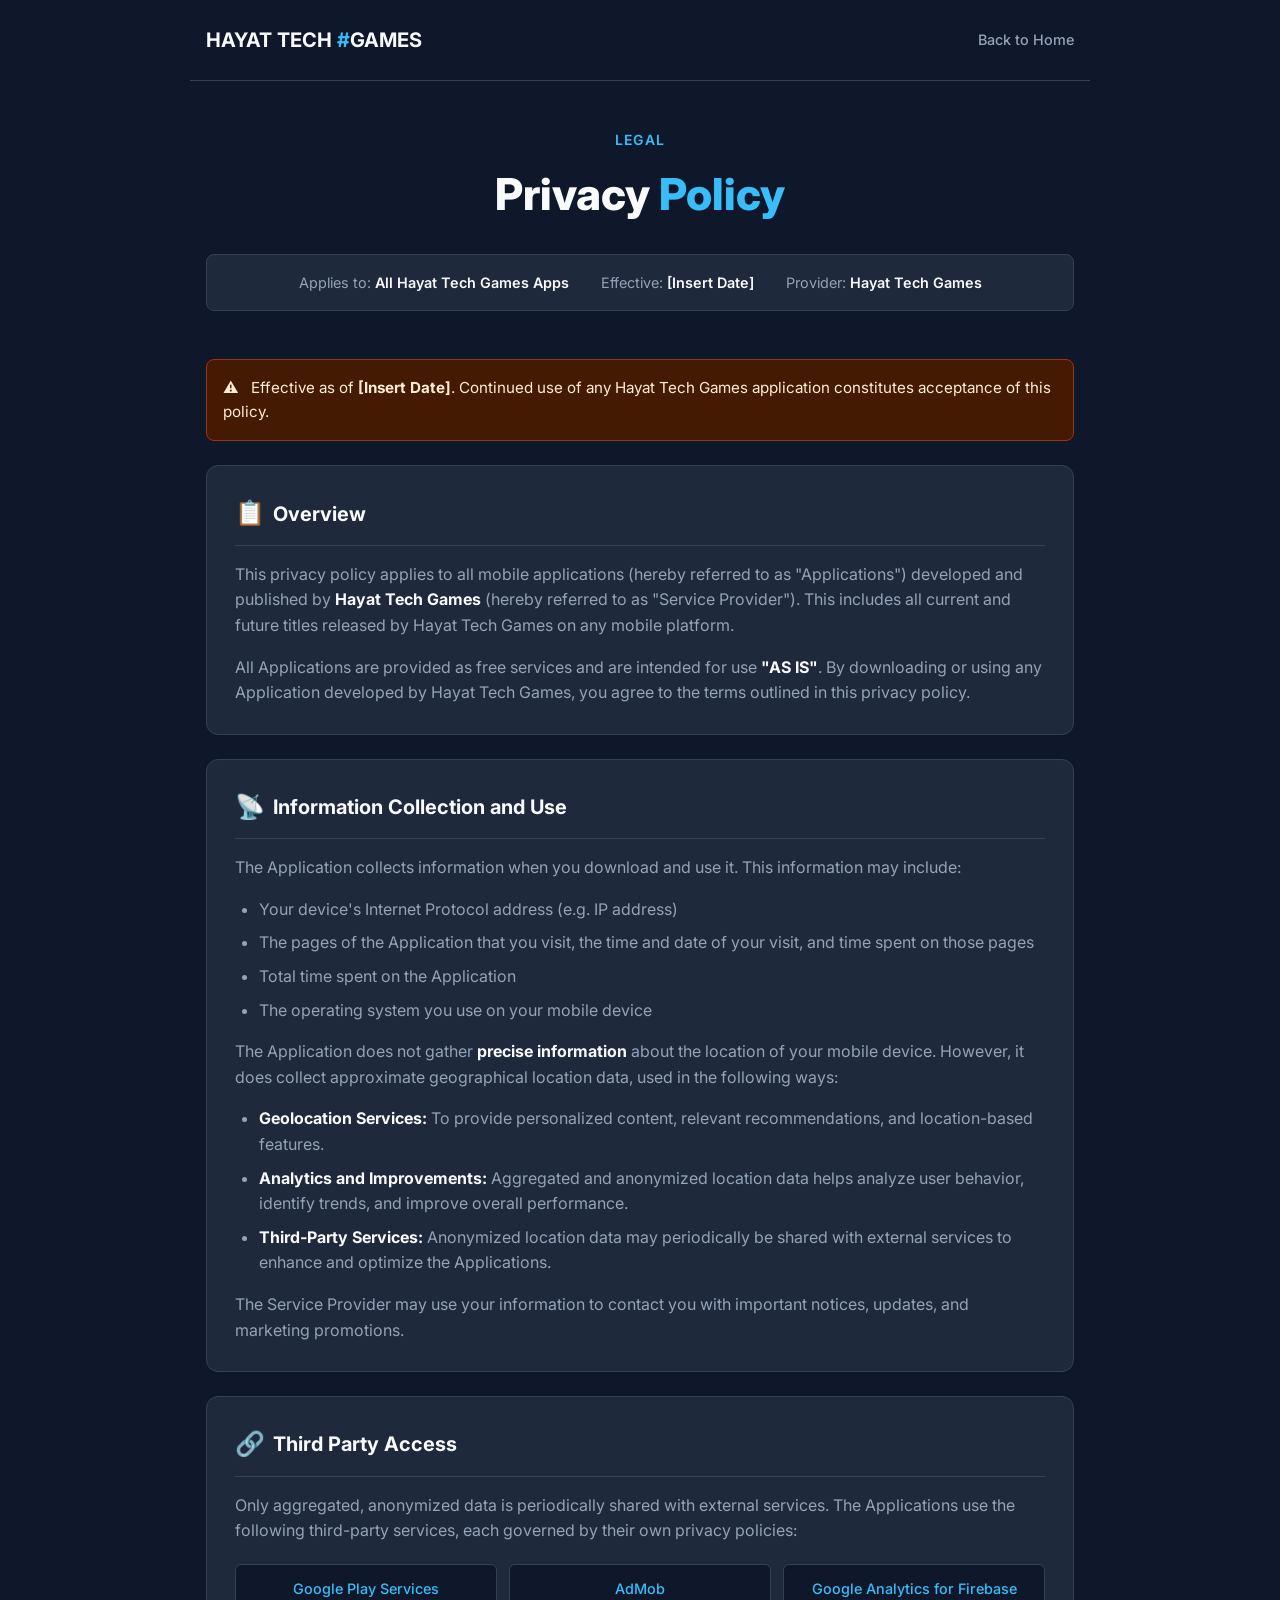
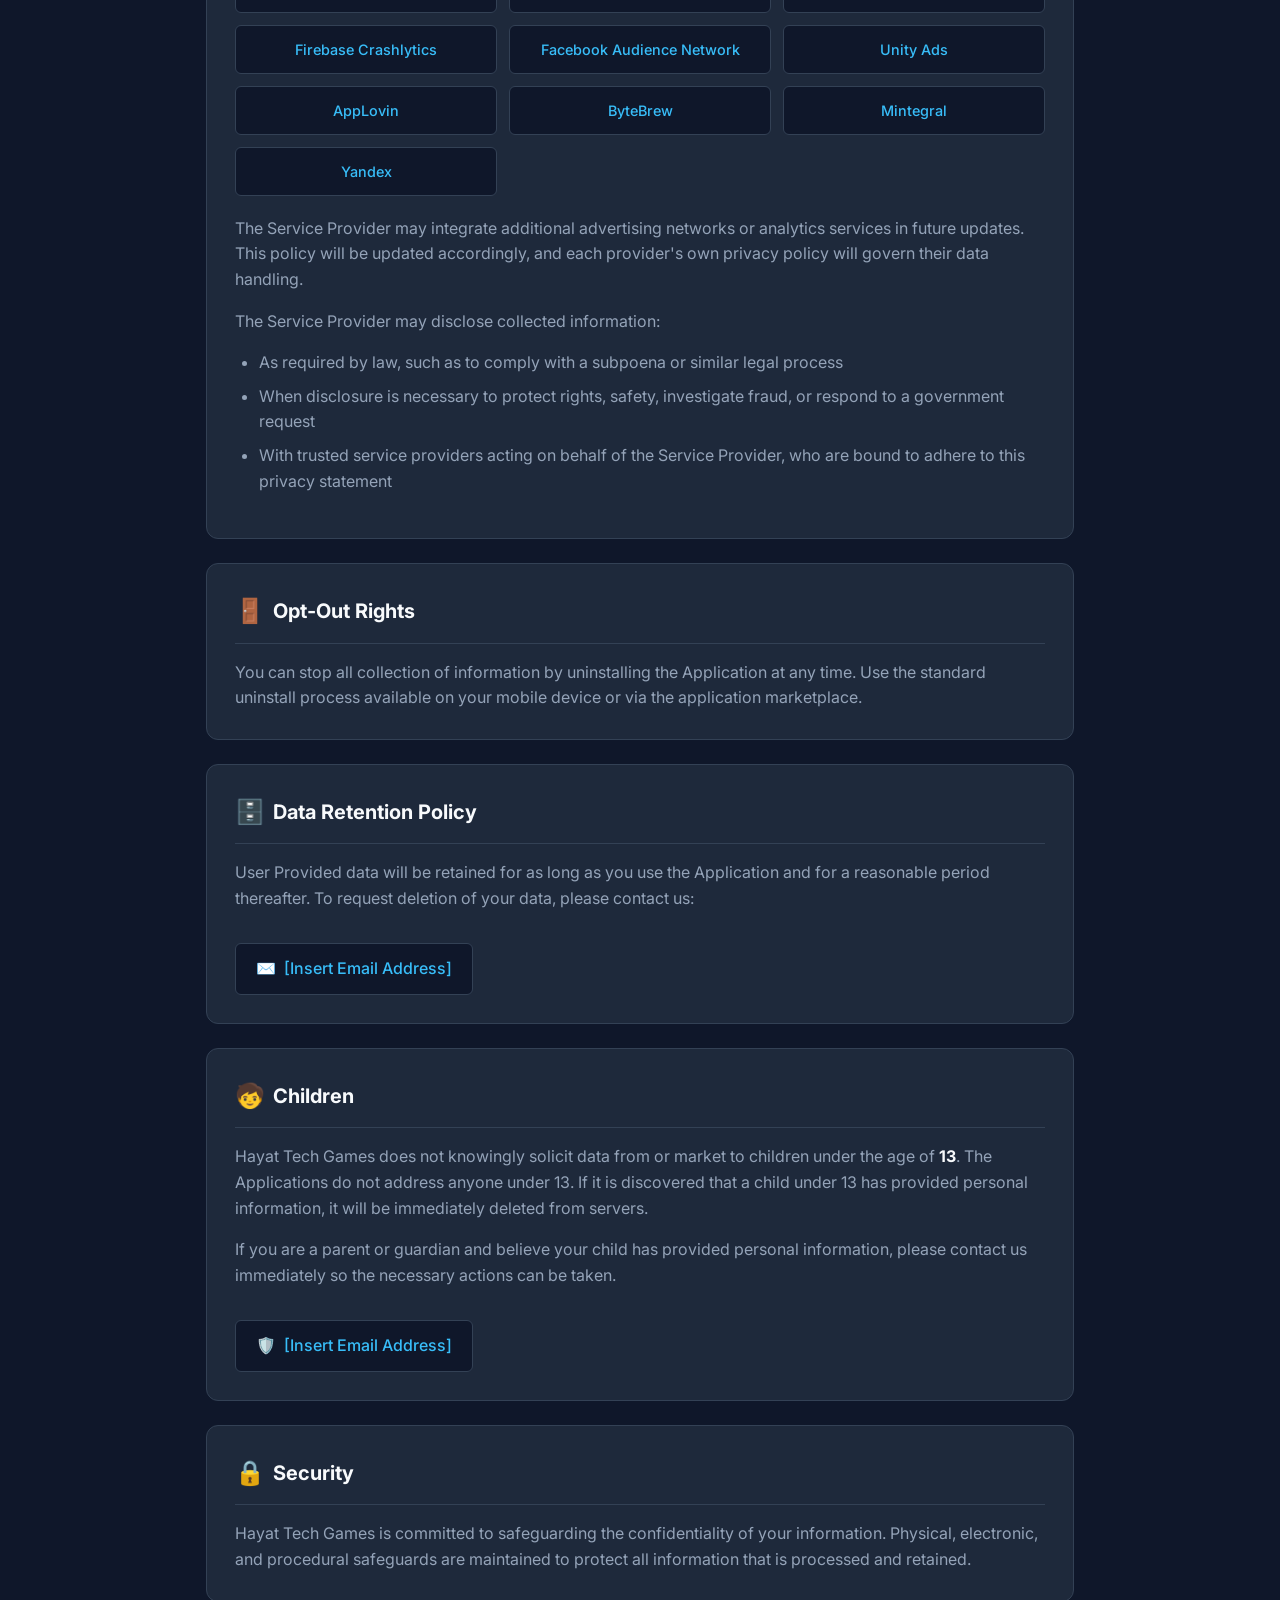
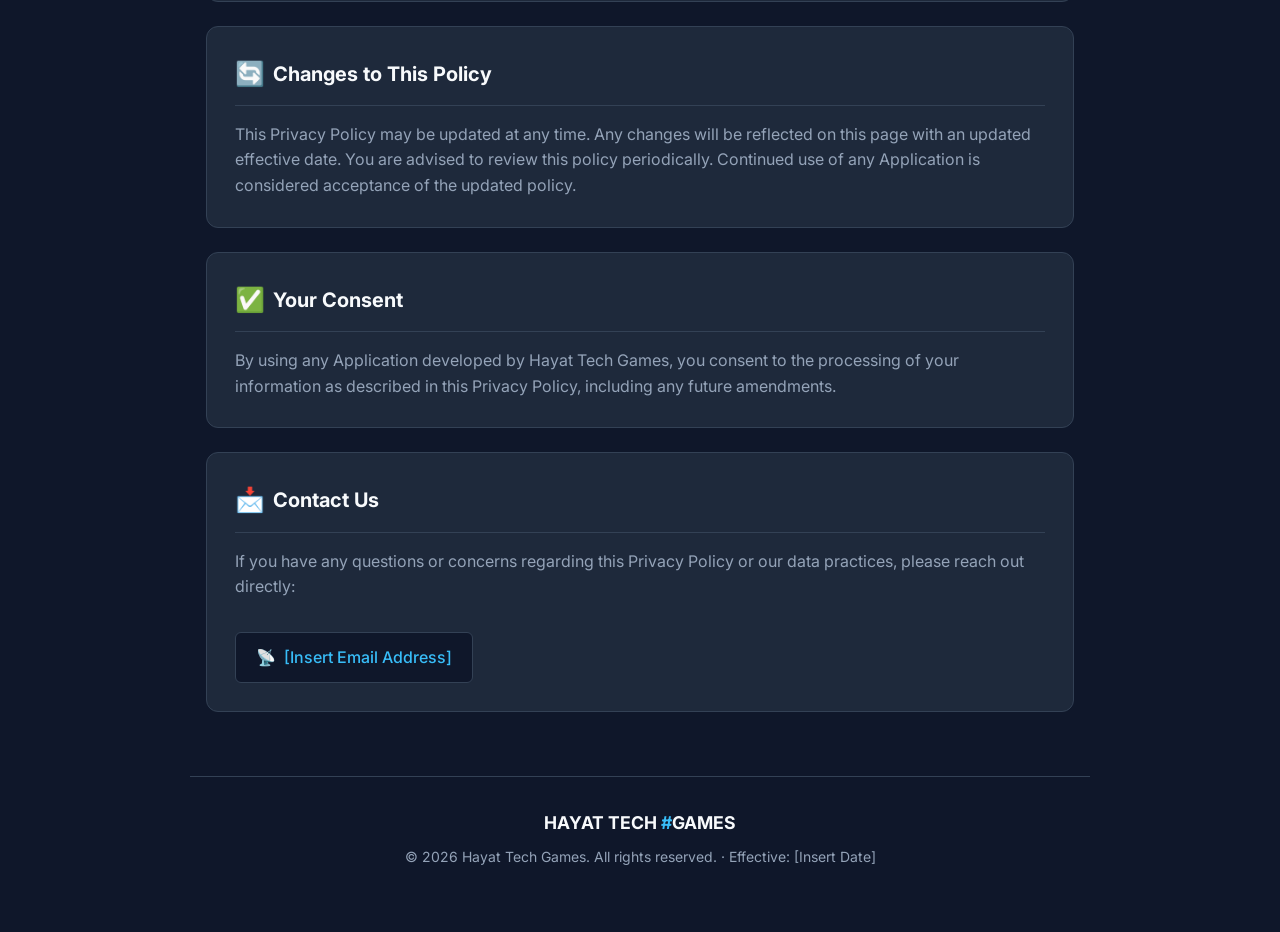
==== privacy-policy.html @ 9bfa3708 "Add files via upload" ====
<!DOCTYPE html>
<html lang="en">
<head>
  <meta charset="UTF-8">
  <meta name="viewport" content="width=device-width, initial-scale=1.0">
  <title>Privacy Policy - Hayat Tech Games</title>
  <link href="https://fonts.googleapis.com" rel="preconnect">
  <link href="https://fonts.gstatic.com" rel="preconnect" crossorigin>
  <link href="https://fonts.googleapis.com/css2?family=Inter:wght@400;500;600;700&display=swap" rel="stylesheet">
  <style>
    :root {
      --bg-color: #0f172a;
      --card-bg: #1e293b;
      --text-primary: #f8fafc;
      --text-secondary: #94a3b8;
      --accent-color: #38bdf8;
      --accent-hover: #0284c7;
      --border-color: #334155;
      --warning-bg: #451a03;
      --warning-border: #9a3412;
      --warning-text: #ffedd5;
    }

    * {
      box-sizing: border-box;
      margin: 0;
      padding: 0;
    }

    body {
      font-family: 'Inter', -apple-system, BlinkMacSystemFont, 'Segoe UI', Roboto, sans-serif;
      background-color: var(--bg-color);
      color: var(--text-primary);
      line-height: 1.6;
      padding-bottom: 4rem;
    }

    nav {
      max-width: 900px;
      margin: 0 auto;
      padding: 1.5rem 1rem;
      display: flex;
      justify-content: space-between;
      align-items: center;
      border-bottom: 1px solid var(--border-color);
    }

    nav a {
      color: var(--text-primary);
      text-decoration: none;
      font-weight: 700;
      font-size: 1.25rem;
    }

    nav a span {
      color: var(--accent-color);
    }

    nav a:last-child {
      font-size: 0.9rem;
      font-weight: 500;
      color: var(--text-secondary);
      transition: color 0.2s;
    }

    nav a:last-child:hover {
      color: var(--accent-color);
    }

    header {
      max-width: 900px;
      margin: 3rem auto;
      padding: 0 1rem;
      text-align: center;
    }

    header .sub-title {
      color: var(--accent-color);
      text-transform: uppercase;
      letter-spacing: 0.1em;
      font-size: 0.875rem;
      font-weight: 600;
      margin-bottom: 0.5rem;
    }

    header h1 {
      font-size: 2.75rem;
      font-weight: 800;
      margin-bottom: 1.5rem;
    }

    header h1 em {
      font-style: normal;
      color: var(--accent-color);
    }

    header .meta-grid {
      display: flex;
      justify-content: center;
      gap: 2rem;
      flex-wrap: wrap;
      background: var(--card-bg);
      padding: 1rem;
      border-radius: 8px;
      border: 1px solid var(--border-color);
      font-size: 0.9rem;
      color: var(--text-secondary);
    }

    header .meta-grid span {
      color: var(--text-primary);
      font-weight: 600;
    }

    main {
      max-width: 900px;
      margin: 0 auto;
      padding: 0 1rem;
      display: flex;
      flex-direction: column;
      gap: 1.5rem;
    }

    .alert-banner {
      background-color: var(--warning-bg);
      border: 1px solid var(--warning-border);
      color: var(--warning-text);
      padding: 1rem;
      border-radius: 8px;
      font-size: 0.95rem;
    }

    .alert-banner span {
      font-weight: 700;
    }

    .card {
      background-color: var(--card-bg);
      border: 1px solid var(--border-color);
      border-radius: 12px;
      padding: 1.75rem;
    }

    .card h2 {
      font-size: 1.25rem;
      margin-bottom: 1rem;
      display: flex;
      align-items: center;
      gap: 0.5rem;
      color: var(--text-primary);
      border-bottom: 1px solid var(--border-color);
      padding-bottom: 0.75rem;
    }

    .card h2 span {
      font-size: 1.5rem;
    }

    .card p {
      color: var(--text-secondary);
      margin-bottom: 1rem;
    }

    .card p:last-child {
      margin-bottom: 0;
    }

    .card strong {
      color: var(--text-primary);
    }

    .card ul {
      margin: 1rem 0 1rem 1.5rem;
      color: var(--text-secondary);
    }

    .card ul li {
      margin-bottom: 0.5rem;
    }

    .link-grid {
      display: grid;
      grid-template-columns: repeat(auto-fill, minmax(200px, 1fr));
      gap: 0.75rem;
      margin: 1.25rem 0;
    }

    .link-grid a {
      background: var(--bg-color);
      color: var(--accent-color);
      padding: 0.75rem 1rem;
      border-radius: 6px;
      text-decoration: none;
      font-size: 0.9rem;
      font-weight: 500;
      border: 1px solid var(--border-color);
      transition: all 0.2s;
      display: block;
      text-align: center;
    }

    .link-grid a:hover {
      border-color: var(--accent-color);
      background: rgba(56, 189, 248, 0.05);
    }

    .contact-box {
      margin-top: 1rem;
      display: inline-flex;
      align-items: center;
      gap: 0.5rem;
      background: var(--bg-color);
      padding: 0.75rem 1.25rem;
      border-radius: 6px;
      border: 1px solid var(--border-color);
    }

    .contact-box a {
      color: var(--accent-color);
      text-decoration: none;
      font-weight: 500;
    }

    .contact-box a:hover {
      text-decoration: underline;
    }

    footer {
      max-width: 900px;
      margin: 4rem auto 0;
      padding: 2rem 1rem 0;
      border-top: 1px solid var(--border-color);
      text-align: center;
      color: var(--text-secondary);
      font-size: 0.875rem;
    }

    footer div:first-child {
      font-weight: 700;
      font-size: 1.1rem;
      color: var(--text-primary);
      margin-bottom: 0.5rem;
    }

    footer div:first-child span {
      color: var(--accent-color);
    }

    @media (max-width: 600px) {
      header h1 {
        font-size: 2rem;
      }
      header .meta-grid {
        flex-direction: column;
        gap: 0.75rem;
      }
    }
  </style>
</head>
<body>

  <nav>
    <a href="index.html">HAYAT TECH <span>#</span>GAMES</a>
    <a href="index.html">Back to Home</a>
  </nav>

  <header>
    <div class="sub-title">Legal</div>
    <h1>Privacy <em>Policy</em></h1>
    <div class="meta-grid">
      <div>Applies to: <span>All Hayat Tech Games Apps</span></div>
      <div>Effective: <span>[Insert Date]</span></div>
      <div>Provider: <span>Hayat Tech Games</span></div>
    </div>
  </header>

  <main>
    <div class="alert-banner">
      ⚠ &nbsp; Effective as of <span>[Insert Date]</span>. Continued use of any Hayat Tech Games application constitutes acceptance of this policy.
    </div>

    <div class="card">
      <h2><span>📋</span> Overview</h2>
      <div>
        <p>This privacy policy applies to all mobile applications (hereby referred to as &quot;Applications&quot;) developed and published by <strong>Hayat Tech Games</strong> (hereby referred to as &quot;Service Provider&quot;). This includes all current and future titles released by Hayat Tech Games on any mobile platform.</p>
        <p>All Applications are provided as free services and are intended for use <strong>&quot;AS IS&quot;</strong>. By downloading or using any Application developed by Hayat Tech Games, you agree to the terms outlined in this privacy policy.</p>
      </div>
    </div>

    <div class="card">
      <h2><span>📡</span> Information Collection and Use</h2>
      <div>
        <p>The Application collects information when you download and use it. This information may include:</p>
        <ul>
          <li>Your device&#39;s Internet Protocol address (e.g. IP address)</li>
          <li>The pages of the Application that you visit, the time and date of your visit, and time spent on those pages</li>
          <li>Total time spent on the Application</li>
          <li>The operating system you use on your mobile device</li>
        </ul>
        <p>The Application does not gather <strong>precise information</strong> about the location of your mobile device. However, it does collect approximate geographical location data, used in the following ways:</p>
        <ul>
          <li><strong>Geolocation Services:</strong> To provide personalized content, relevant recommendations, and location-based features.</li>
          <li><strong>Analytics and Improvements:</strong> Aggregated and anonymized location data helps analyze user behavior, identify trends, and improve overall performance.</li>
          <li><strong>Third-Party Services:</strong> Anonymized location data may periodically be shared with external services to enhance and optimize the Applications.</li>
        </ul>
        <p>The Service Provider may use your information to contact you with important notices, updates, and marketing promotions.</p>
      </div>
    </div>

    <div class="card">
      <h2><span>🔗</span> Third Party Access</h2>
      <div>
        <p>Only aggregated, anonymized data is periodically shared with external services. The Applications use the following third-party services, each governed by their own privacy policies:</p>
        <div class="link-grid">
          <a href="https://policies.google.com/privacy" target="_blank" rel="noopener noreferrer">Google Play Services</a>
          <a href="https://support.google.com/admob/answer/6128543" target="_blank" rel="noopener noreferrer">AdMob</a>
          <a href="https://firebase.google.com/support/privacy" target="_blank" rel="noopener noreferrer">Google Analytics for Firebase</a>
          <a href="https://firebase.google.com/support/privacy" target="_blank" rel="noopener noreferrer">Firebase Crashlytics</a>
          <a href="https://www.facebook.com/about/privacy" target="_blank" rel="noopener noreferrer">Facebook Audience Network</a>
          <a href="https://unity.com/legal/privacy-policy" target="_blank" rel="noopener noreferrer">Unity Ads</a>
          <a href="https://www.applovin.com/privacy/" target="_blank" rel="noopener noreferrer">AppLovin</a>
          <a href="https://bytebrew.io/privacy-policy" target="_blank" rel="noopener noreferrer">ByteBrew</a>
          <a href="https://www.mintegral.com/en/privacy" target="_blank" rel="noopener noreferrer">Mintegral</a>
          <a href="https://yandex.com/legal/confidential/" target="_blank" rel="noopener noreferrer">Yandex</a>
        </div>
        <p>The Service Provider may integrate additional advertising networks or analytics services in future updates. This policy will be updated accordingly, and each provider&#39;s own privacy policy will govern their data handling.</p>
        <p>The Service Provider may disclose collected information:</p>
        <ul>
          <li>As required by law, such as to comply with a subpoena or similar legal process</li>
          <li>When disclosure is necessary to protect rights, safety, investigate fraud, or respond to a government request</li>
          <li>With trusted service providers acting on behalf of the Service Provider, who are bound to adhere to this privacy statement</li>
        </ul>
      </div>
    </div>

    <div class="card">
      <h2><span>🚪</span> Opt-Out Rights</h2>
      <div>
        <p>You can stop all collection of information by uninstalling the Application at any time. Use the standard uninstall process available on your mobile device or via the application marketplace.</p>
      </div>
    </div>

    <div class="card">
      <h2><span>🗄️</span> Data Retention Policy</h2>
      <div>
        <p>User Provided data will be retained for as long as you use the Application and for a reasonable period thereafter. To request deletion of your data, please contact us:</p>
        <div class="contact-box">
          <span>✉️</span>
          <a href="mailto:[Insert Email Address]">[Insert Email Address]</a>
        </div>
      </div>
    </div>

    <div class="card">
      <h2><span>🧒</span> Children</h2>
      <div>
        <p>Hayat Tech Games does not knowingly solicit data from or market to children under the age of <strong>13</strong>. The Applications do not address anyone under 13. If it is discovered that a child under 13 has provided personal information, it will be immediately deleted from servers.</p>
        <p>If you are a parent or guardian and believe your child has provided personal information, please contact us immediately so the necessary actions can be taken.</p>
        <div class="contact-box">
          <span>🛡️</span>
          <a href="mailto:[Insert Email Address]">[Insert Email Address]</a>
        </div>
      </div>
    </div>

    <div class="card">
      <h2><span>🔒</span> Security</h2>
      <div>
        <p>Hayat Tech Games is committed to safeguarding the confidentiality of your information. Physical, electronic, and procedural safeguards are maintained to protect all information that is processed and retained.</p>
      </div>
    </div>

    <div class="card">
      <h2><span>🔄</span> Changes to This Policy</h2>
      <div>
        <p>This Privacy Policy may be updated at any time. Any changes will be reflected on this page with an updated effective date. You are advised to review this policy periodically. Continued use of any Application is considered acceptance of the updated policy.</p>
      </div>
    </div>

    <div class="card">
      <h2><span>✅</span> Your Consent</h2>
      <div>
        <p>By using any Application developed by Hayat Tech Games, you consent to the processing of your information as described in this Privacy Policy, including any future amendments.</p>
      </div>
    </div>

    <div class="card">
      <h2><span>📩</span> Contact Us</h2>
      <div>
        <p>If you have any questions or concerns regarding this Privacy Policy or our data practices, please reach out directly:</p>
        <div class="contact-box">
          <span>📡</span>
          <a href="mailto:[Insert Email Address]">[Insert Email Address]</a>
        </div>
      </div>
    </div>
  </main>

  <footer>
    <div>HAYAT TECH <span>#</span>GAMES</div>
    <div>© 2026 Hayat Tech Games. All rights reserved. · Effective: [Insert Date]</div>
  </footer>

</body>
</html>
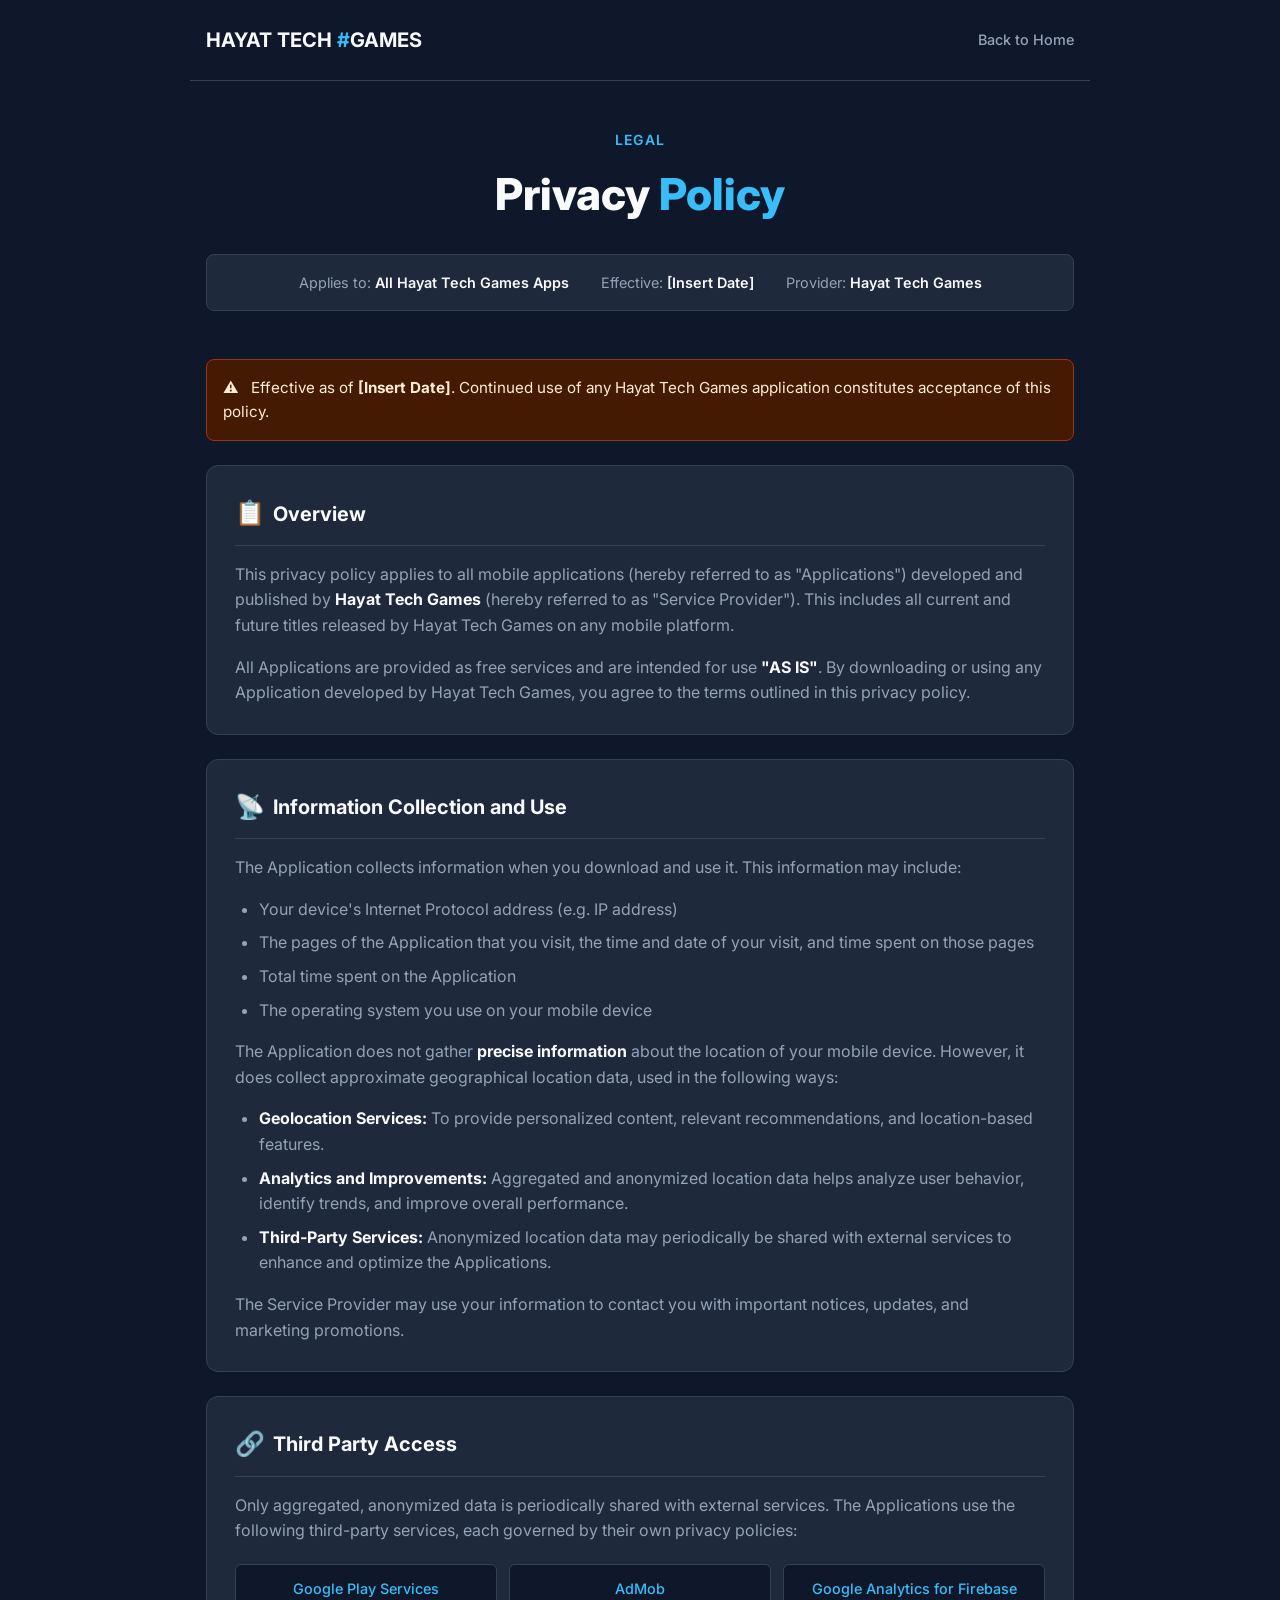
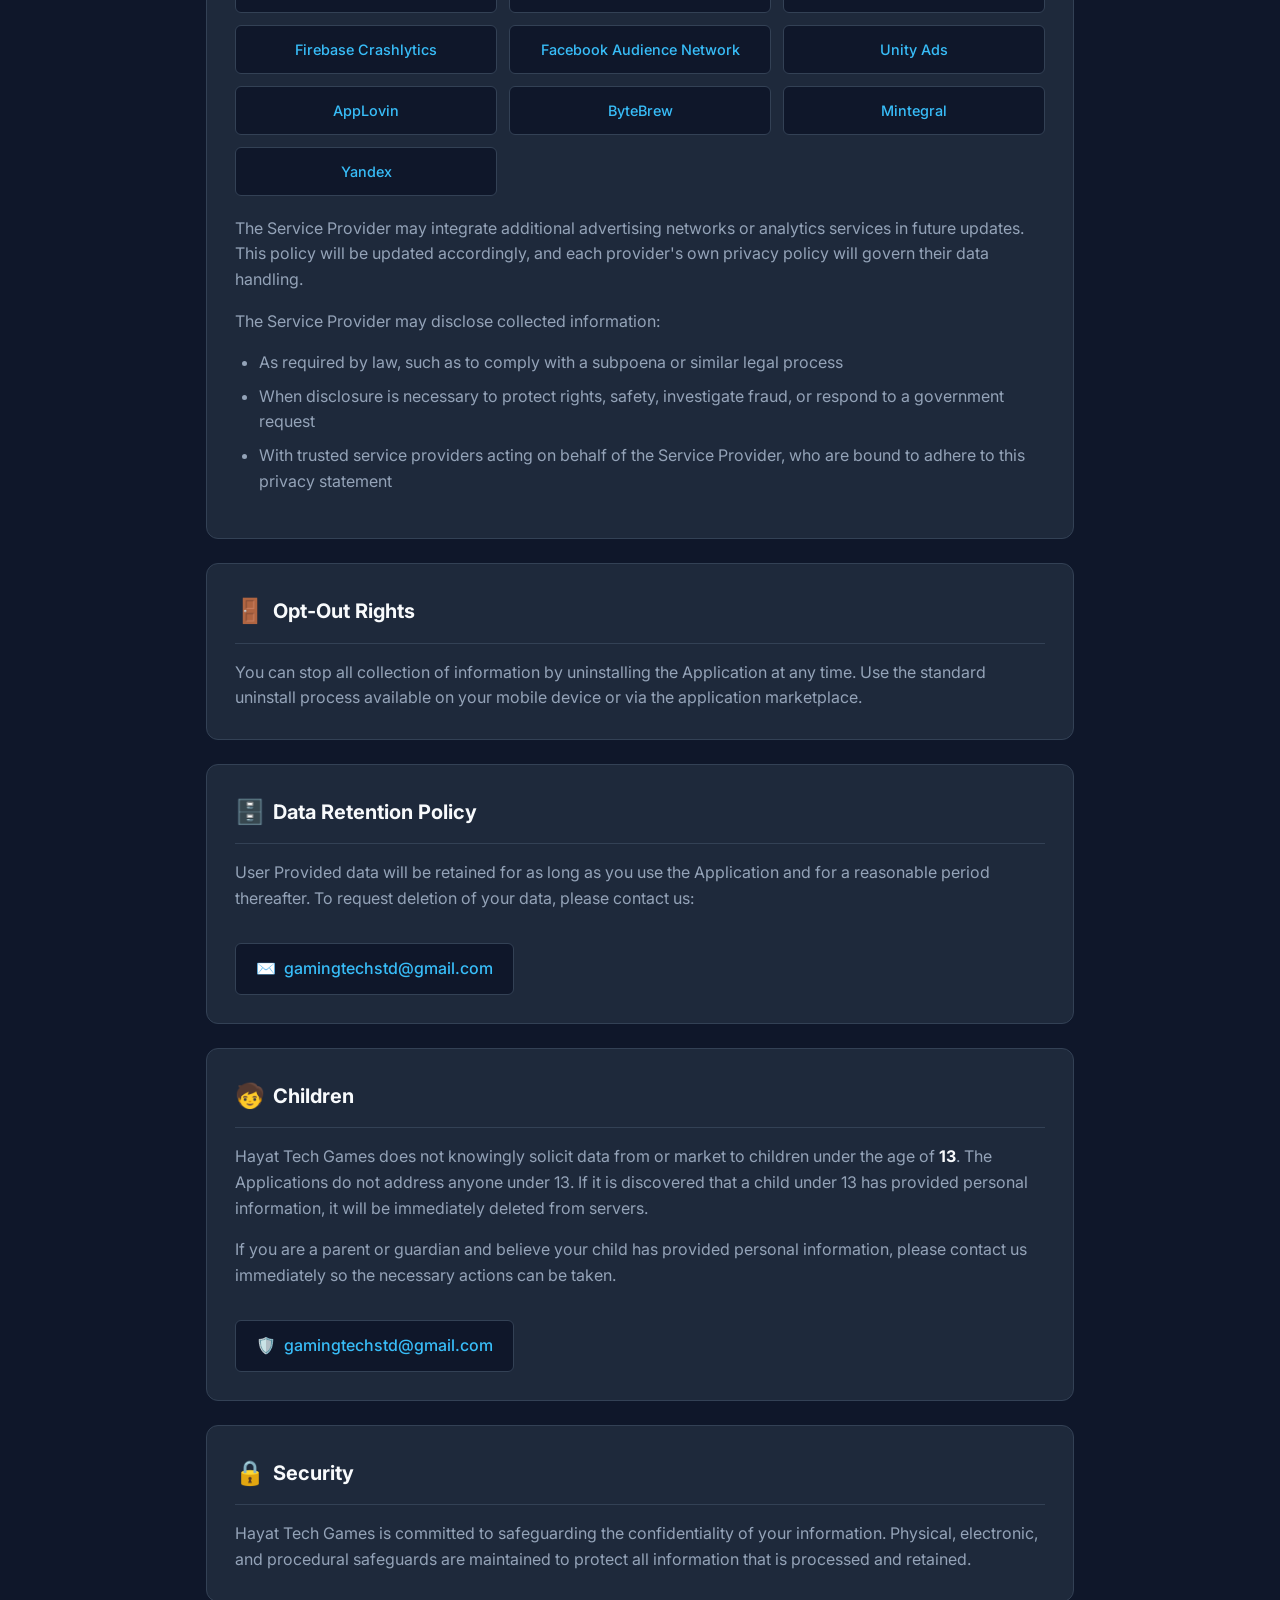
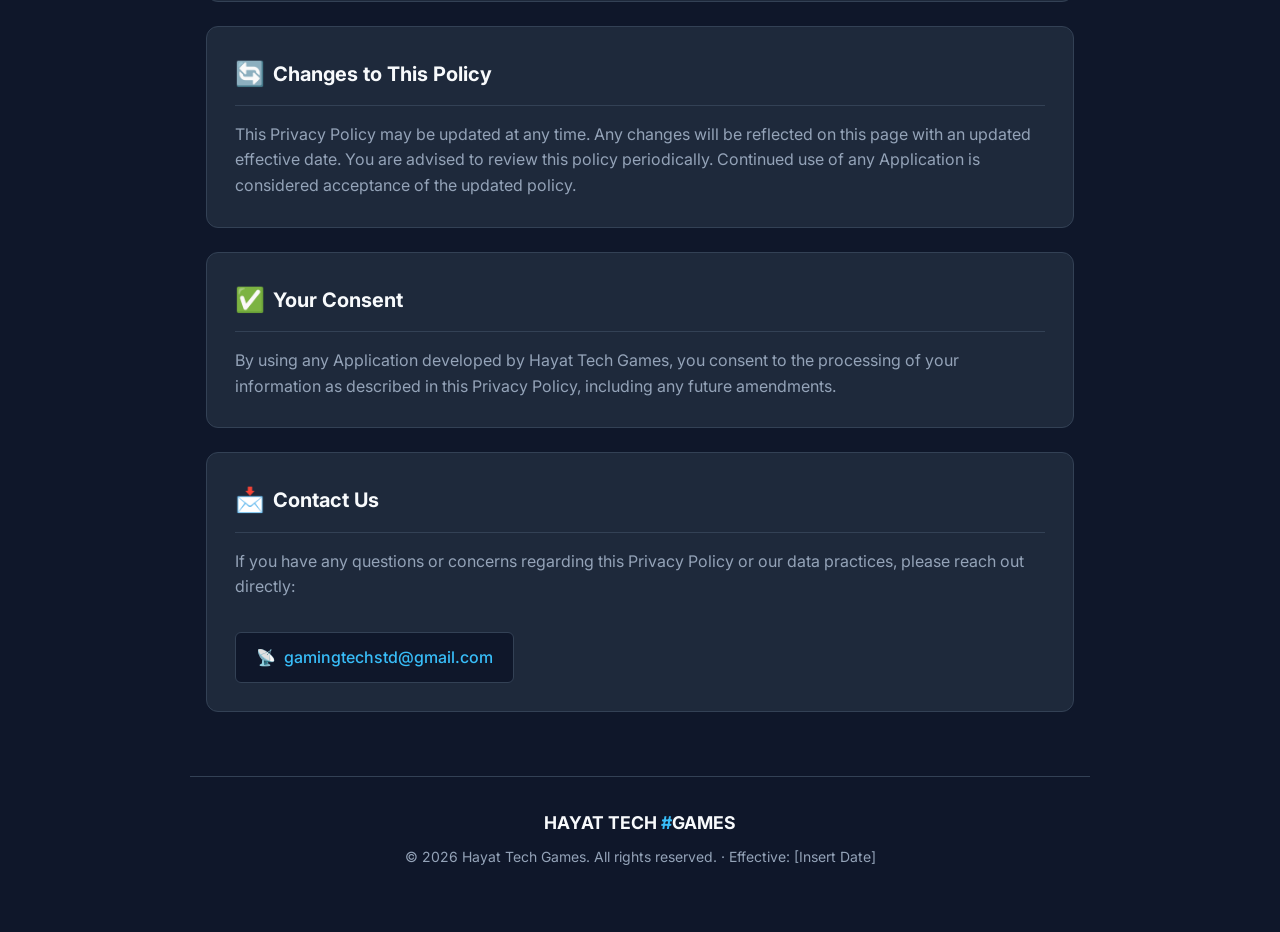
==== commit 639e21ed: "Update privacy-policy.html" ====
--- a/privacy-policy.html
+++ b/privacy-policy.html
@@ -346,7 +346,7 @@
         <p>User Provided data will be retained for as long as you use the Application and for a reasonable period thereafter. To request deletion of your data, please contact us:</p>
         <div class="contact-box">
           <span>✉️</span>
-          <a href="mailto:[Insert Email Address]">[Insert Email Address]</a>
+          <a href="mailto:gamingtechstd@gmail.com">gamingtechstd@gmail.com</a>
         </div>
       </div>
     </div>
@@ -358,7 +358,7 @@
         <p>If you are a parent or guardian and believe your child has provided personal information, please contact us immediately so the necessary actions can be taken.</p>
         <div class="contact-box">
           <span>🛡️</span>
-          <a href="mailto:[Insert Email Address]">[Insert Email Address]</a>
+          <a href="mailto:gamingtechstd@gmail.com">gamingtechstd@gmail.com</a>
         </div>
       </div>
     </div>
@@ -390,7 +390,7 @@
         <p>If you have any questions or concerns regarding this Privacy Policy or our data practices, please reach out directly:</p>
         <div class="contact-box">
           <span>📡</span>
-          <a href="mailto:[Insert Email Address]">[Insert Email Address]</a>
+          <a href="mailto:gamingtechstd@gmail.com">gamingtechstd@gmail.com</a>
         </div>
       </div>
     </div>
@@ -402,4 +402,4 @@
   </footer>
 
 </body>
-</html>+</html>
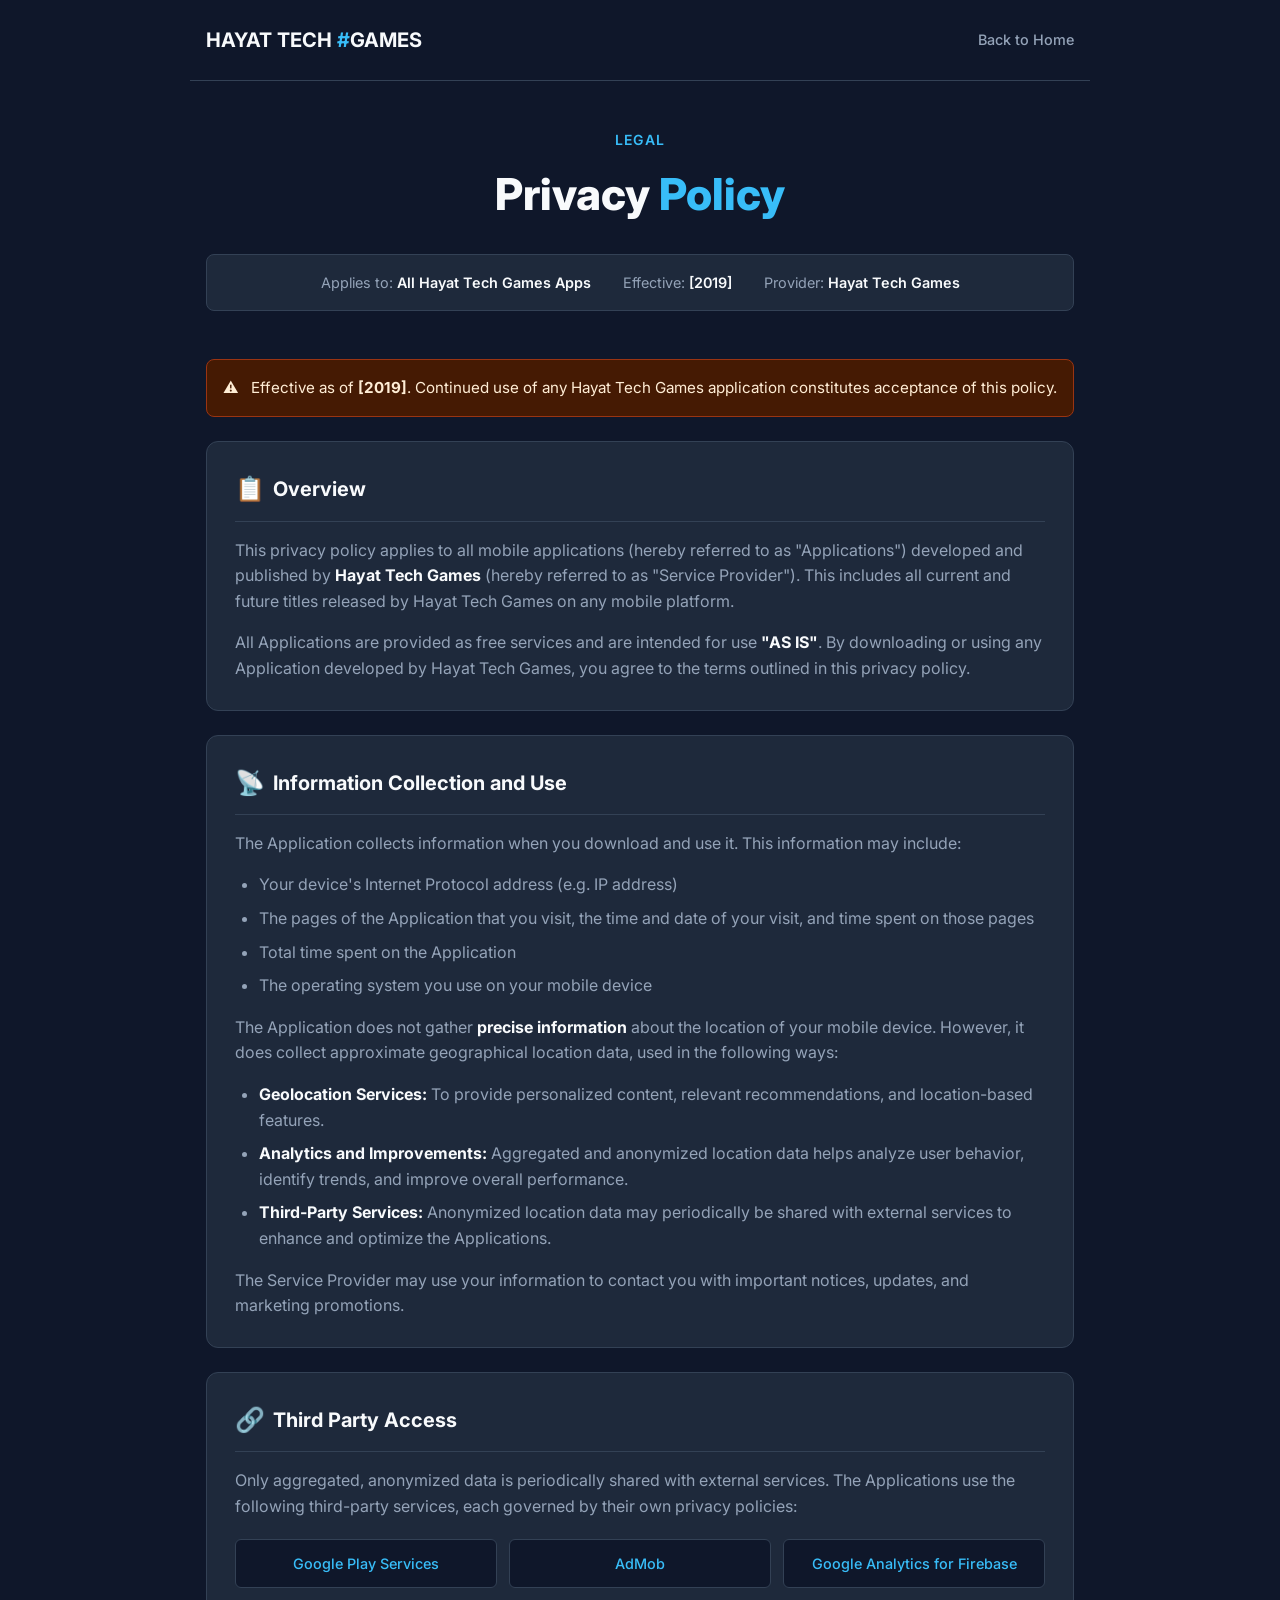
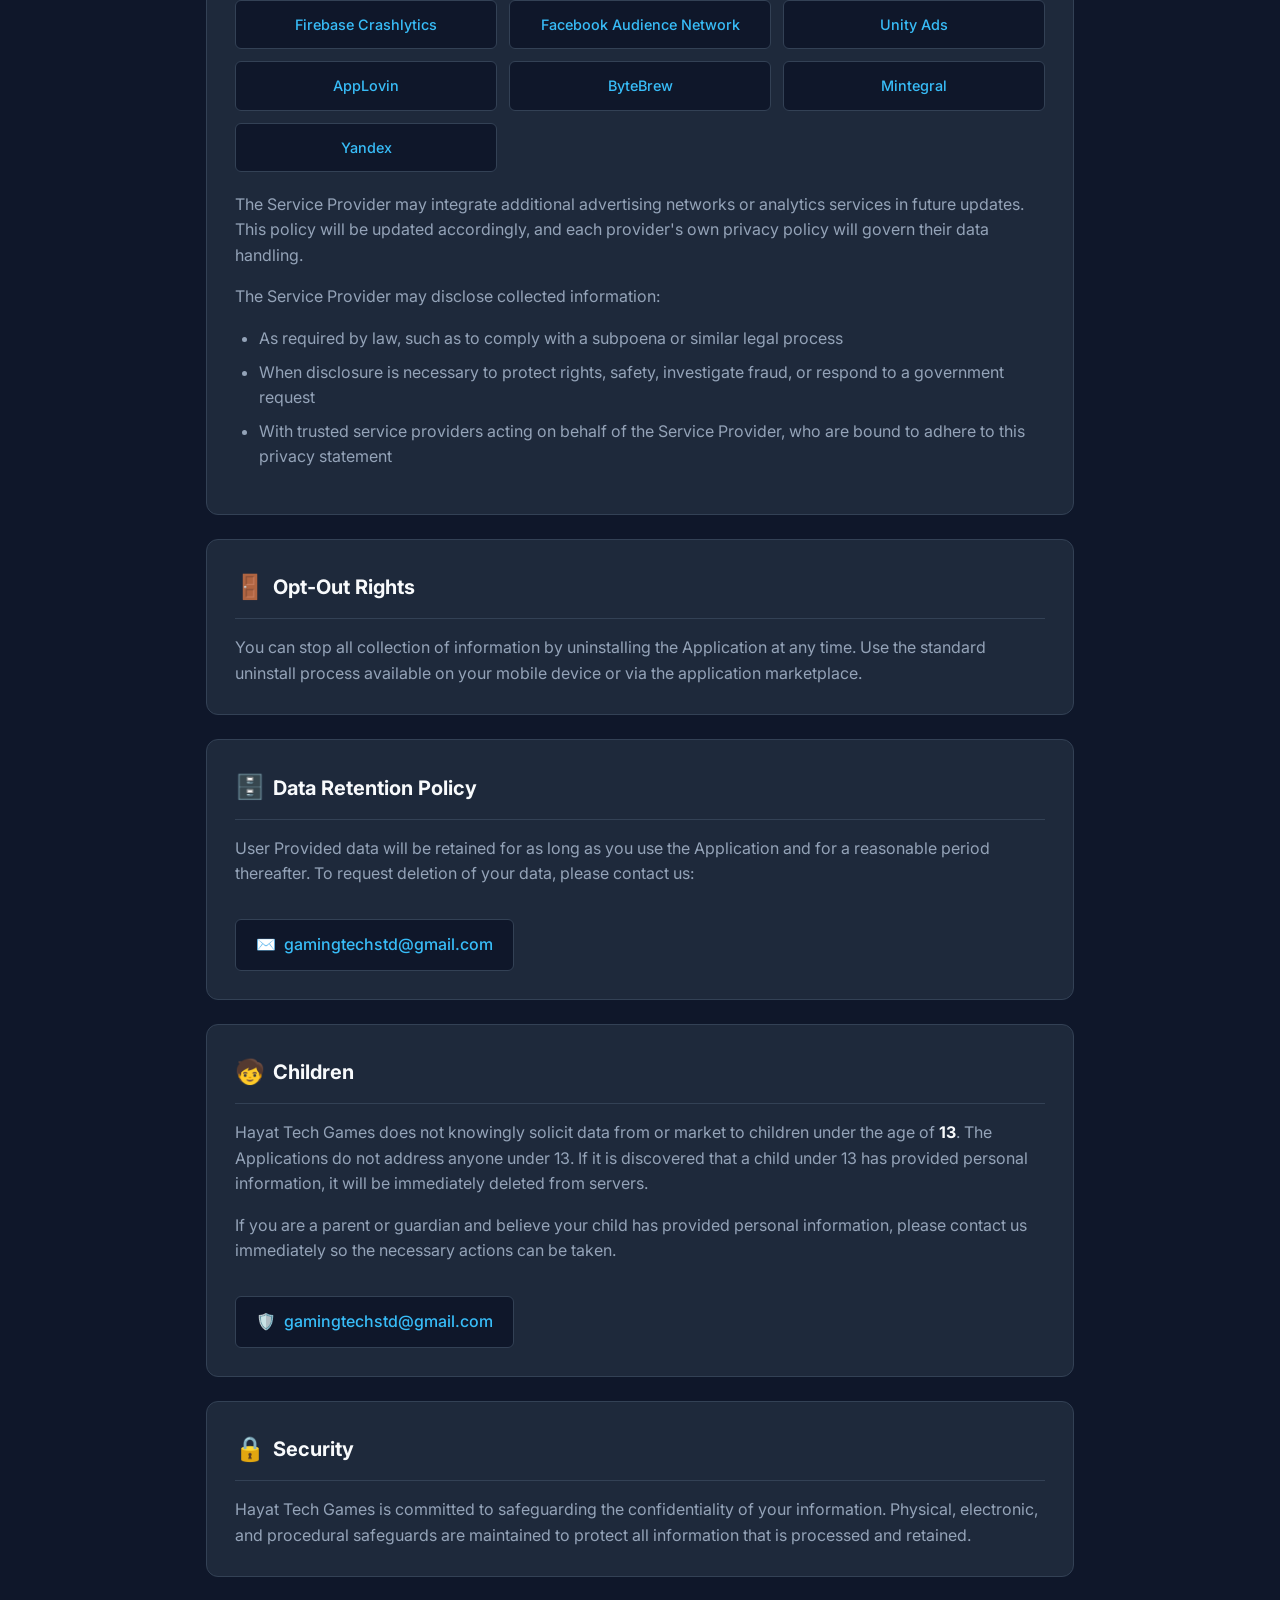
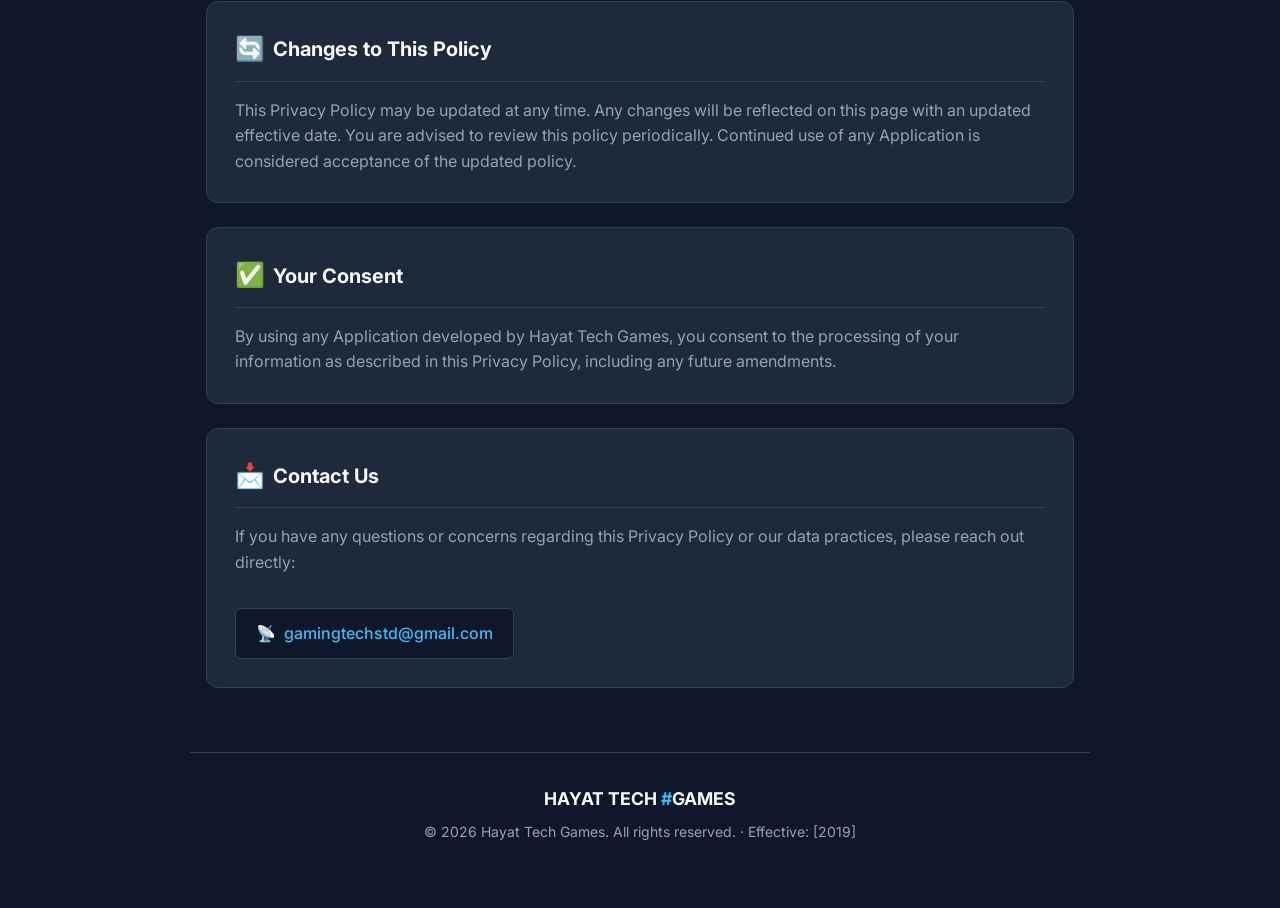
==== commit 90e17b9c: "Update privacy-policy.html" ====
--- a/privacy-policy.html
+++ b/privacy-policy.html
@@ -269,14 +269,14 @@
     <h1>Privacy <em>Policy</em></h1>
     <div class="meta-grid">
       <div>Applies to: <span>All Hayat Tech Games Apps</span></div>
-      <div>Effective: <span>[Insert Date]</span></div>
+      <div>Effective: <span>[2019]</span></div>
       <div>Provider: <span>Hayat Tech Games</span></div>
     </div>
   </header>
 
   <main>
     <div class="alert-banner">
-      ⚠ &nbsp; Effective as of <span>[Insert Date]</span>. Continued use of any Hayat Tech Games application constitutes acceptance of this policy.
+      ⚠ &nbsp; Effective as of <span>[2019]</span>. Continued use of any Hayat Tech Games application constitutes acceptance of this policy.
     </div>
 
     <div class="card">
@@ -398,7 +398,7 @@
 
   <footer>
     <div>HAYAT TECH <span>#</span>GAMES</div>
-    <div>© 2026 Hayat Tech Games. All rights reserved. · Effective: [Insert Date]</div>
+    <div>© 2026 Hayat Tech Games. All rights reserved. · Effective: [2019]</div>
   </footer>
 
 </body>
